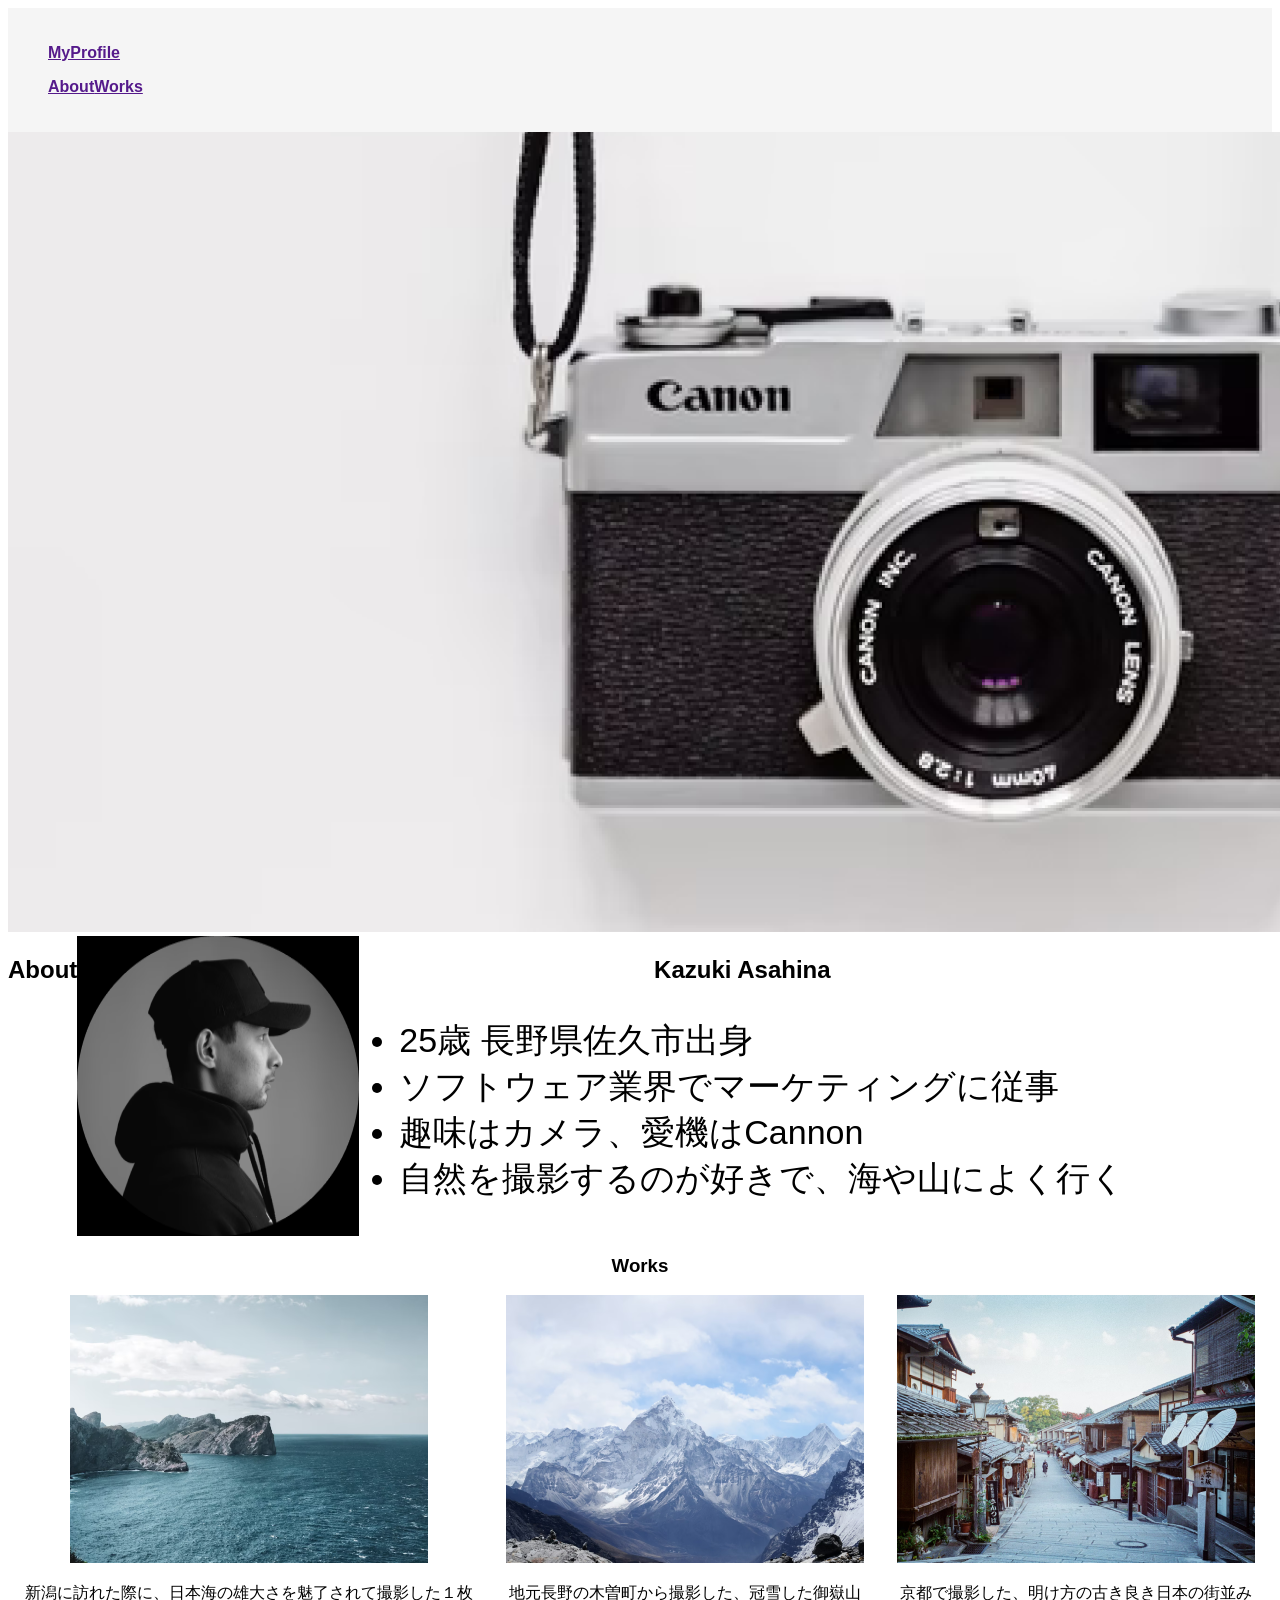
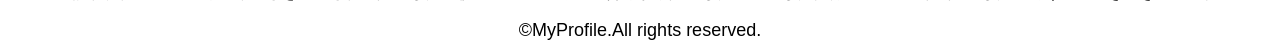
==== kadai_001/kadai_001/index.html @ b794df8d "Add files via upload" ====
<!DOCTYPE html>
<html>

<head>
  <title>模写コーディング課題</title>
  <meta charset="UTF-8">
  <meta name="viewport" content="width=device-width, initial-scale=1.0">
  <link rel="stylesheet" href="style.css">
</head>

<body>

  <header>
    <nav>
      <ul class="myProfile">
        <li><a href=>MyProfile</a></li>
      </ul>
      <ul class="about-works">
        <li><a href=>About</a></li>
        <li><a href=>Works</a></li>
      </ul>
    </nav>
  </header>

  <article>
    <div>
      <img src="images/main.png" alt=カメラ写真>
    </div>

    <!-- About -->
    <section class="about">
      <h2 id="about">About</h2>
      <img id="about-photo" src="images/about.png" alt=顔写真>
      <div>
        <h2 class="name">Kazuki Asahina</h2>
        <ul>
          <li>25歳 長野県佐久市出身</li>
          <li>ソフトウェア業界でマーケティングに従事</li>
          <li>趣味はカメラ、愛機はCannon</li>
          <li>自然を撮影するのが好きで、海や山によく行く</li>
        </ul>
      </div>
      </div>
    </section>

    <!-- Works -->
    <section class="works">
      <h1 class="works">Works</h1>
      <div class="works-flex">
        <div>
          <img id="works1" src="images/works1.png" alt="日本海">
          <p>新潟に訪れた際に、日本海の雄大さを魅了されて撮影した１枚</p>
        </div>
        <div>
          <img id="works2" src="images/works2.png" alt="御嶽山">
          <p>地元長野の木曽町から撮影した、冠雪した御嶽山</p>
        </div>
        <div>
          <img id="works3" src="images/works3.png" alt="京都">
          <p>京都で撮影した、明け方の古き良き日本の街並み</p>
        </div>
      </div>

    </section>
  </article>
  </main>

  <footer>
    <span id="copyright">&copy;MyProfile.All rights reserved.</span>
  </footer>
</body>

</html>
---- kadai_001/kadai_001/style.css ----
body {
  color: #000000;
  background-color: #ffffff;
  font-family: 'Noto Sans JP', sans-serif;
}

/* header */
header {
  color: black;
  font-weight: bold;
  text-decoration: none;
  background-color: #f5f5f5;
  padding: 20px 0;
  text-align: center;
  justify-content: space-between;
}

nav .myProfile {
  list-style-type: none;
  display: flex;
  text-decoration: none;
  color: #000;
  font-weight: bold;

}

nav .about-works {
  text-decoration: none;
  color: #000;
  font-weight: bold;
  display: flex;
  list-style-type: none;

}

/* about */
.about {
  font-size: 34px;
  display: flex;
}

h2 {
  font-size: 24px;
  text-align: center;
}





/* works */
.works {
  text-align: center;
}


.works-flex {
  display: flex;
  justify-content: space-around;
}



/* footer */
footer {
  font-size: 18px;
  text-align: center;
}
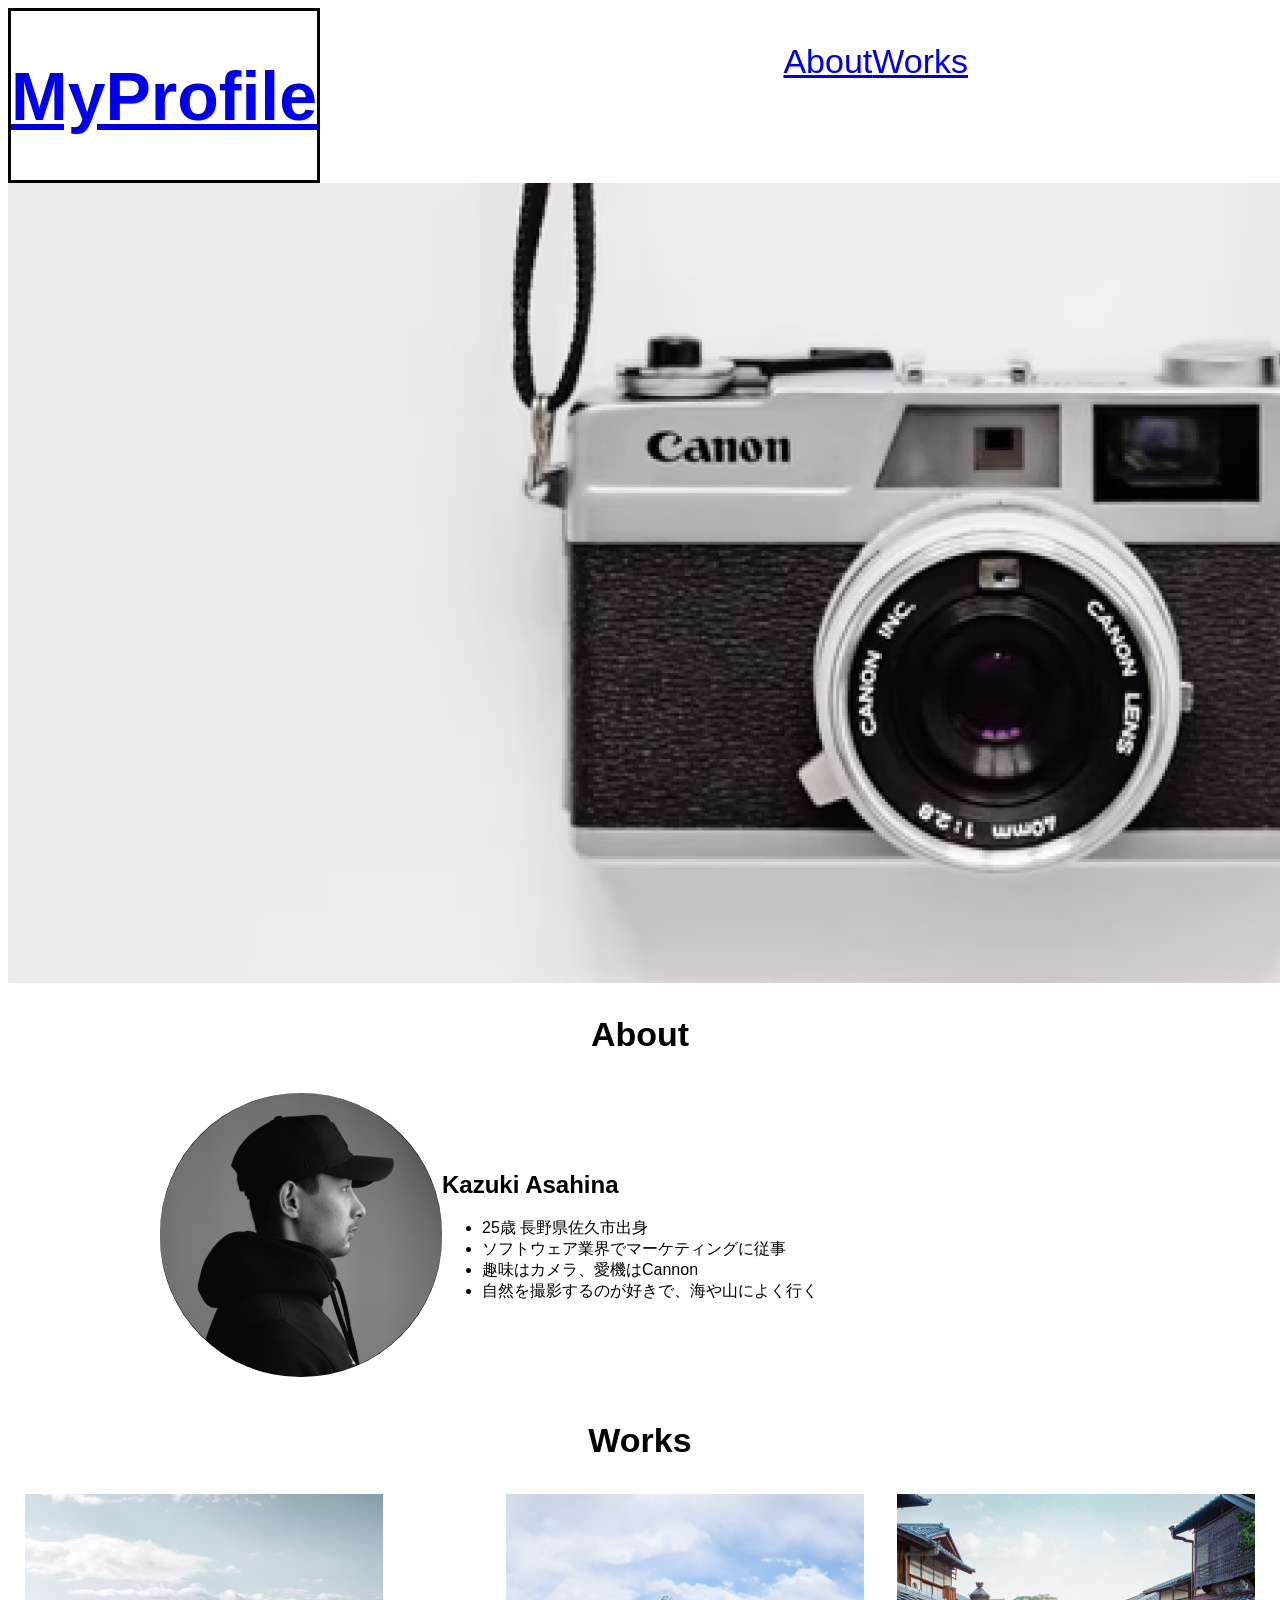
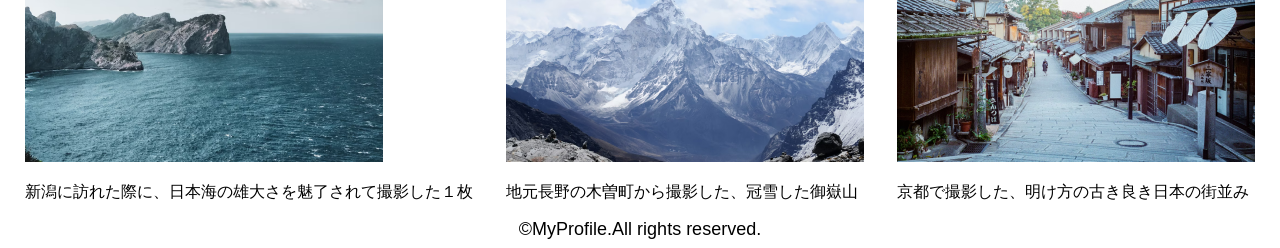
==== commit d85e0e47: "Add files via upload" ====
--- a/kadai_001/kadai_001/index.html
+++ b/kadai_001/kadai_001/index.html
@@ -11,58 +11,61 @@
 <body>
 
   <header>
+    <div class="MyProfile">
+      <h1><a href="#myprofile"> MyProfile</a></h1>
+    </div>
     <nav>
-      <ul class="myProfile">
-        <li><a href=>MyProfile</a></li>
-      </ul>
       <ul class="about-works">
-        <li><a href=>About</a></li>
-        <li><a href=>Works</a></li>
+        <li><a href="#about">About</a></li>
+        <li><a href="#works">Works</a></li>
       </ul>
     </nav>
   </header>
 
-  <article>
-    <div>
-      <img src="images/main.png" alt=カメラ写真>
-    </div>
 
-    <!-- About -->
-    <section class="about">
-      <h2 id="about">About</h2>
-      <img id="about-photo" src="images/about.png" alt=顔写真>
-      <div>
-        <h2 class="name">Kazuki Asahina</h2>
-        <ul>
-          <li>25歳 長野県佐久市出身</li>
-          <li>ソフトウェア業界でマーケティングに従事</li>
-          <li>趣味はカメラ、愛機はCannon</li>
-          <li>自然を撮影するのが好きで、海や山によく行く</li>
-        </ul>
-      </div>
-      </div>
-    </section>
-
-    <!-- Works -->
-    <section class="works">
-      <h1 class="works">Works</h1>
-      <div class="works-flex">
-        <div>
-          <img id="works1" src="images/works1.png" alt="日本海">
-          <p>新潟に訪れた際に、日本海の雄大さを魅了されて撮影した１枚</p>
-        </div>
-        <div>
-          <img id="works2" src="images/works2.png" alt="御嶽山">
-          <p>地元長野の木曽町から撮影した、冠雪した御嶽山</p>
-        </div>
-        <div>
-          <img id="works3" src="images/works3.png" alt="京都">
-          <p>京都で撮影した、明け方の古き良き日本の街並み</p>
-        </div>
+  <main>
+    <article>
+      <div class="main-visual">
+        <img src="images/main.png" alt=カメラ写真>
       </div>
 
-    </section>
-  </article>
+      <!-- About -->
+      <section class="about">
+        <h2 id="about">About</h2>
+        <div class="about-contents">
+          <img id="about-photo" src="images/about.png" alt=顔写真 class="photo">
+          <div id="content">
+            <h2 class="name">Kazuki Asahina</h2>
+            <ul>
+              <li>25歳 長野県佐久市出身</li>
+              <li>ソフトウェア業界でマーケティングに従事</li>
+              <li>趣味はカメラ、愛機はCannon</li>
+              <li>自然を撮影するのが好きで、海や山によく行く</li>
+            </ul>
+          </div>
+      </section>
+
+      <!-- Works -->
+
+      <section class="works">
+        <h1 id="works">Works</h1>
+        <div class="works-flex">
+          <div>
+            <img id="works1" src="images/works1.png" alt="日本海">
+            <p>新潟に訪れた際に、日本海の雄大さを魅了されて撮影した１枚</p>
+          </div>
+          <div>
+            <img id="works2" src="images/works2.png" alt="御嶽山">
+            <p>地元長野の木曽町から撮影した、冠雪した御嶽山</p>
+          </div>
+          <div>
+            <img id="works3" src="images/works3.png" alt="京都">
+            <p>京都で撮影した、明け方の古き良き日本の街並み</p>
+          </div>
+        </div>
+
+      </section>
+    </article>
   </main>
 
   <footer>
--- a/kadai_001/kadai_001/style.css
+++ b/kadai_001/kadai_001/style.css
@@ -4,55 +4,63 @@
   font-family: 'Noto Sans JP', sans-serif;
 }
 
+
 /* header */
 header {
-  color: black;
-  font-weight: bold;
-  text-decoration: none;
-  background-color: #f5f5f5;
-  padding: 20px 0;
-  text-align: center;
+  font-size: 34px;
+  color: #000000;
+  display: flex;
+  max-width: 960px;
+  margin: 0;
   justify-content: space-between;
 }
 
-nav .myProfile {
-  list-style-type: none;
-  display: flex;
-  text-decoration: none;
-  color: #000;
-  font-weight: bold;
-
+.MyProfile {
+  border: solid black;
+  color: #000000;
 }
 
 nav .about-works {
-  text-decoration: none;
-  color: #000;
-  font-weight: bold;
   display: flex;
-  list-style-type: none;
-
+  list-style: none;
 }
 
+
 /* about */
-.about {
-  font-size: 34px;
+.about-contents {
+  padding: 10px;
   display: flex;
+  flex-wrap: wrap;
+  align-items: center;
+  margin: 20px auto;
+  max-width: 960px;
 }
 
-h2 {
+.content {
+  margin: 0 auto;
+  padding: 0 20px;
+}
+
+.name {
   font-size: 24px;
+  font-weight: bold;
+}
+
+#about {
+  font-size: 34px;
   text-align: center;
 }
 
-
-
+.photo {
+  border-radius: 140px 140px 140px 140px;
+}
 
 
 /* works */
-.works {
+#works {
+  font-size: 34px;
   text-align: center;
 }
-
 
 .works-flex {
   display: flex;
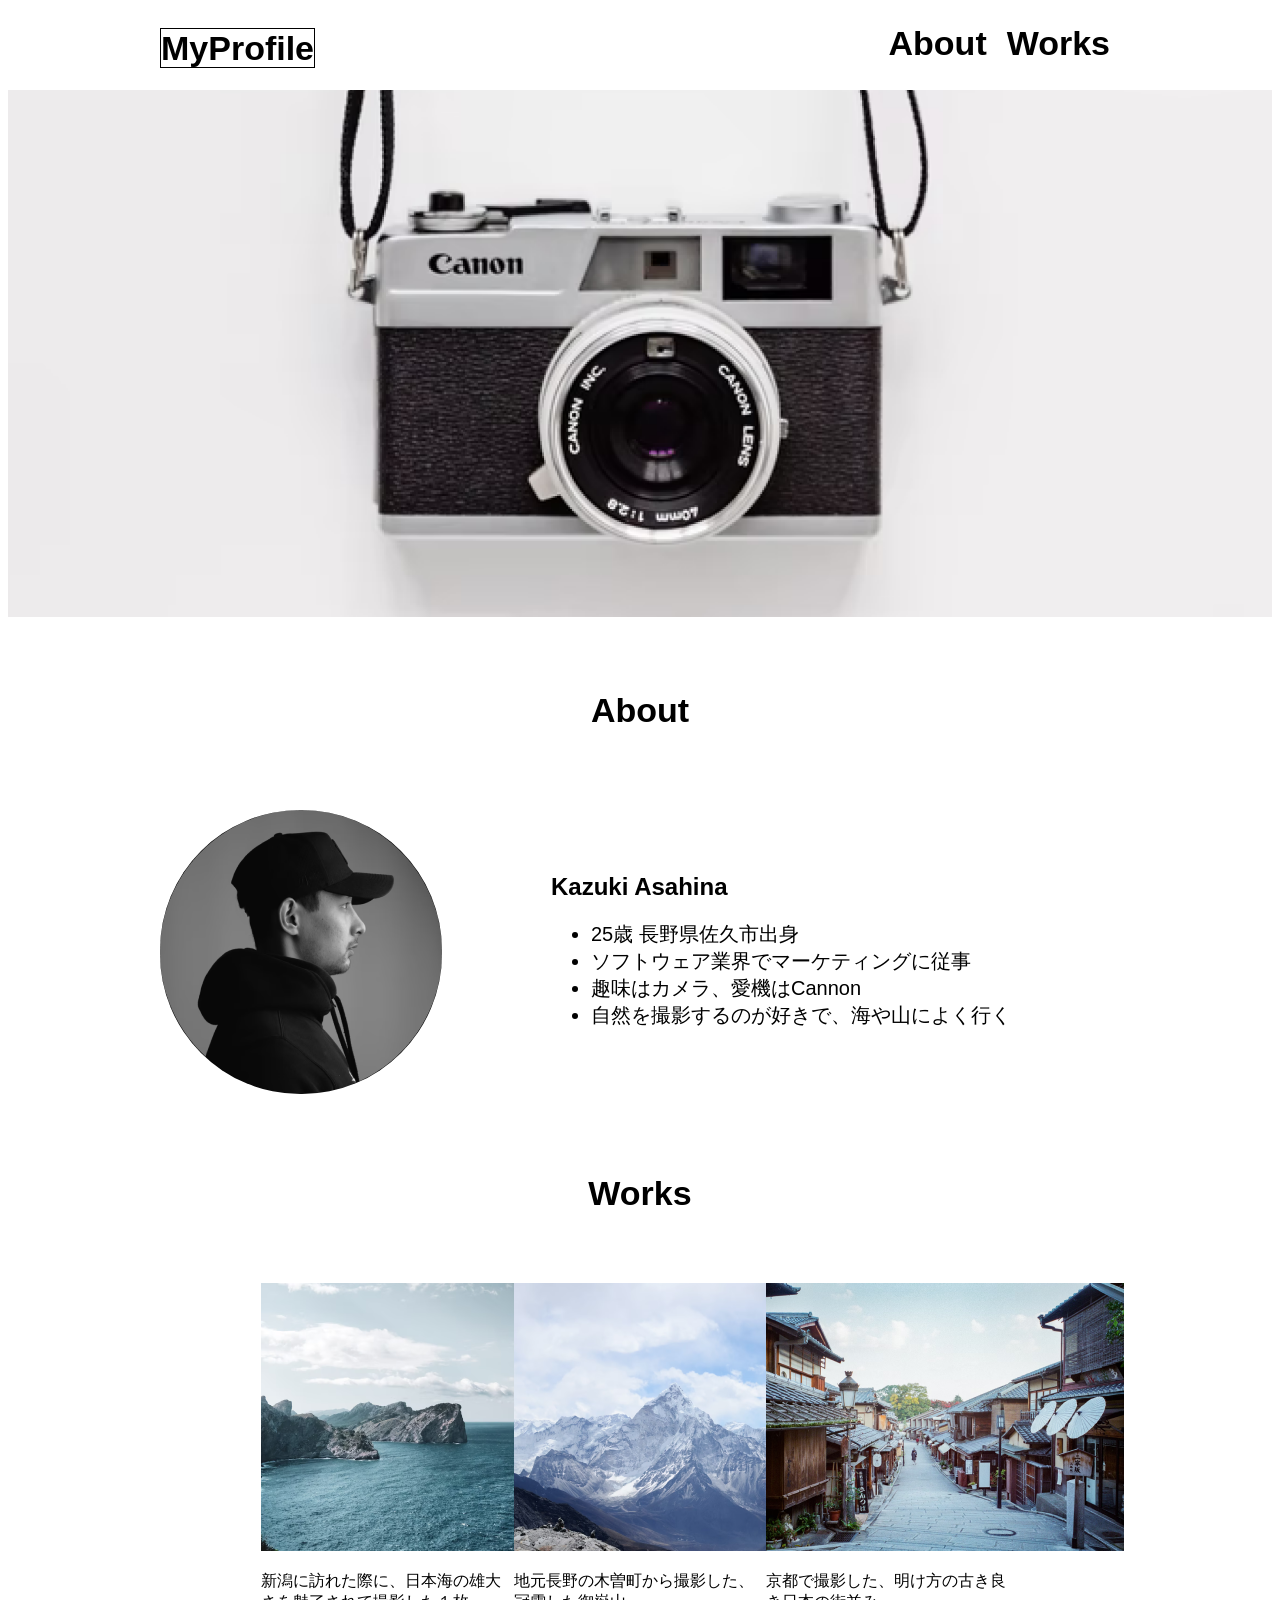
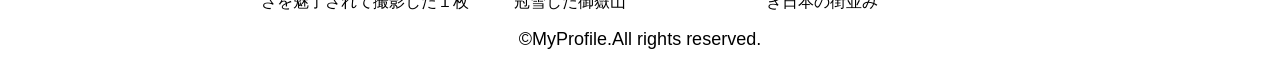
==== commit e0b0212b: "Add files via upload" ====
--- a/kadai_001/kadai_001/index.html
+++ b/kadai_001/kadai_001/index.html
@@ -11,9 +11,7 @@
 <body>
 
   <header>
-    <div class="MyProfile">
-      <h1><a href="#myprofile"> MyProfile</a></h1>
-    </div>
+    <h1><a href="#myprofile"> MyProfile</a></h1>
     <nav>
       <ul class="about-works">
         <li><a href="#about">About</a></li>
@@ -25,7 +23,7 @@
 
   <main>
     <article>
-      <div class="main-visual">
+      <div id="image-main">
         <img src="images/main.png" alt=カメラ写真>
       </div>
 
@@ -43,22 +41,23 @@
               <li>自然を撮影するのが好きで、海や山によく行く</li>
             </ul>
           </div>
+        </div>
       </section>
 
       <!-- Works -->
 
       <section class="works">
-        <h1 id="works">Works</h1>
+        <h2 id="works">Works</h2>
         <div class="works-flex">
-          <div>
+          <div class="item">
             <img id="works1" src="images/works1.png" alt="日本海">
             <p>新潟に訪れた際に、日本海の雄大さを魅了されて撮影した１枚</p>
           </div>
-          <div>
+          <div class="item">
             <img id="works2" src="images/works2.png" alt="御嶽山">
             <p>地元長野の木曽町から撮影した、冠雪した御嶽山</p>
           </div>
-          <div>
+          <div class="item">
             <img id="works3" src="images/works3.png" alt="京都">
             <p>京都で撮影した、明け方の古き良き日本の街並み</p>
           </div>
--- a/kadai_001/kadai_001/style.css
+++ b/kadai_001/kadai_001/style.css
@@ -7,22 +7,36 @@
 
 /* header */
 header {
-  font-size: 34px;
   color: #000000;
   display: flex;
   max-width: 960px;
-  margin: 0;
+  margin: 0 auto;
   justify-content: space-between;
 }
 
-.MyProfile {
-  border: solid black;
+h1 a {
+  border: 1px solid black;
   color: #000000;
+  font-size: 34px;
+  text-decoration: none;
 }
 
-nav .about-works {
+nav ul {
   display: flex;
   list-style: none;
+}
+
+nav ul a {
+  text-decoration: none;
+  color: #000000;
+  font-size: 34px; 
+  font-weight: bold;
+  margin: 0 10px;
+}
+
+/* カメラ画像 */
+#image-main img {
+  width: 100%;
 }
 
 
@@ -36,9 +50,10 @@
   max-width: 960px;
 }
 
-.content {
+#content {
   margin: 0 auto;
   padding: 0 20px;
+  font-size: 20px;
 }
 
 .name {
@@ -49,6 +64,7 @@
 #about {
   font-size: 34px;
   text-align: center;
+  margin: 70px;
 }
 
 .photo {
@@ -60,14 +76,17 @@
 #works {
   font-size: 34px;
   text-align: center;
+  margin: 70px;
 }
 
 .works-flex {
   display: flex;
-  justify-content: space-around;
+  justify-content: center;
 }
 
-
+.item {
+ width: 20%;
+}
 
 /* footer */
 footer {
